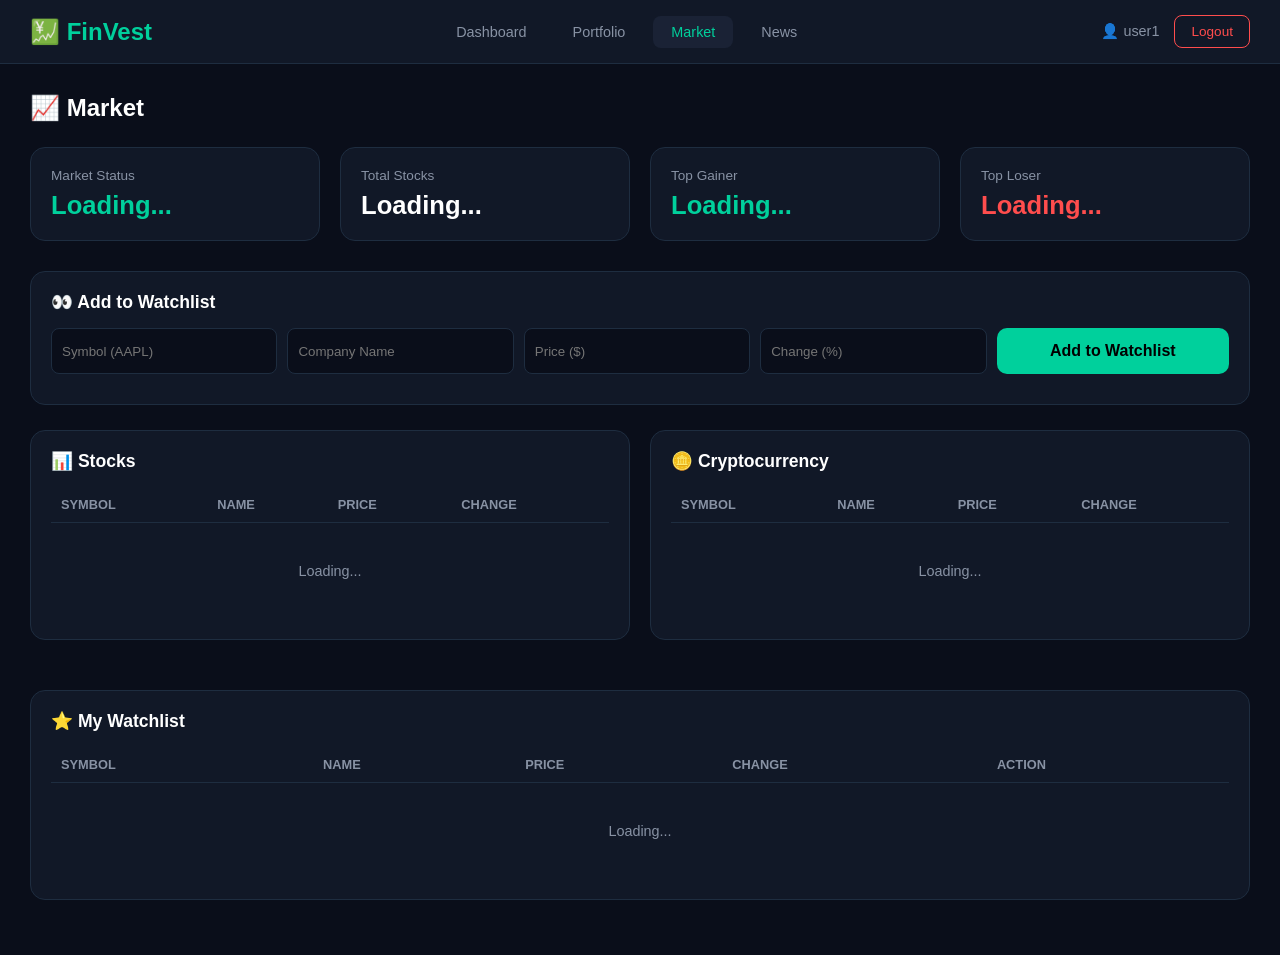
==== frontend/pages/market.html @ 20053dd6 "feat: add complete frontend with dashboard, portfolio, market and news pages" ====
<!DOCTYPE html>
<html lang="en">
<head>
    <meta charset="UTF-8">
    <meta name="viewport" content="width=device-width, initial-scale=1.0">
    <title>Market - FinVest</title>
    <link rel="stylesheet" href="../css/style.css">
</head>
<body>

    <!-- Navbar -->
    <nav class="navbar">
        <div class="navbar-logo">💹 FinVest</div>
        <div class="navbar-links">
            <a href="dashboard.html">Dashboard</a>
            <a href="portfolio.html">Portfolio</a>
            <a href="market.html" class="active">Market</a>
            <a href="news.html">News</a>
        </div>
        <div class="navbar-right">
            <span class="user-info">👤 <span id="username-display"></span></span>
            <button class="logout-btn" onclick="logout()">Logout</button>
        </div>
    </nav>

    <div class="main-content">
        <h1 class="page-title">📈 Market</h1>

        <!-- Market Summary Cards -->
        <div class="cards-grid">
            <div class="card">
                <div class="card-label">Market Status</div>
                <div class="card-value positive" id="market-status">Loading...</div>
            </div>
            <div class="card">
                <div class="card-label">Total Stocks</div>
                <div class="card-value" id="total-stocks">Loading...</div>
            </div>
            <div class="card">
                <div class="card-label">Top Gainer</div>
                <div class="card-value positive" id="top-gainer">Loading...</div>
            </div>
            <div class="card">
                <div class="card-label">Top Loser</div>
                <div class="card-value negative" id="top-loser">Loading...</div>
            </div>
        </div>

        <!-- Watchlist Add -->
        <div class="table-container" style="margin-bottom:25px;">
            <h2>👀 Add to Watchlist</h2>
            <div style="display:flex; gap:10px; margin-top:15px; flex-wrap:wrap;">
                <input type="text" id="watch-symbol" placeholder="Symbol (AAPL)" style="padding:10px; background:#0a0e1a; border:1px solid #1e2d40; border-radius:8px; color:#fff; flex:1;">
                <input type="text" id="watch-name" placeholder="Company Name" style="padding:10px; background:#0a0e1a; border:1px solid #1e2d40; border-radius:8px; color:#fff; flex:1;">
                <input type="number" id="watch-price" placeholder="Price ($)" style="padding:10px; background:#0a0e1a; border:1px solid #1e2d40; border-radius:8px; color:#fff; flex:1;">
                <input type="number" id="watch-change" placeholder="Change (%)" style="padding:10px; background:#0a0e1a; border:1px solid #1e2d40; border-radius:8px; color:#fff; flex:1;">
                <button class="btn-primary" style="flex:1;" onclick="addToWatchlist()">Add to Watchlist</button>
            </div>
            <p id="watch-msg" style="margin-top:10px; font-size:0.9rem;"></p>
        </div>

        <div class="section-grid">
            <!-- Stocks Table -->
            <div class="table-container">
                <h2>📊 Stocks</h2>
                <table>
                    <thead>
                        <tr>
                            <th>Symbol</th>
                            <th>Name</th>
                            <th>Price</th>
                            <th>Change</th>
                        </tr>
                    </thead>
                    <tbody id="stocks-table">
                        <tr><td colspan="4" class="loading">Loading...</td></tr>
                    </tbody>
                </table>
            </div>

            <!-- Crypto Table -->
            <div class="table-container">
                <h2>🪙 Cryptocurrency</h2>
                <table>
                    <thead>
                        <tr>
                            <th>Symbol</th>
                            <th>Name</th>
                            <th>Price</th>
                            <th>Change</th>
                        </tr>
                    </thead>
                    <tbody id="crypto-table">
                        <tr><td colspan="4" class="loading">Loading...</td></tr>
                    </tbody>
                </table>
            </div>
        </div>

        <!-- Watchlist -->
        <div class="table-container">
            <h2>⭐ My Watchlist</h2>
            <table>
                <thead>
                    <tr>
                        <th>Symbol</th>
                        <th>Name</th>
                        <th>Price</th>
                        <th>Change</th>
                        <th>Action</th>
                    </tr>
                </thead>
                <tbody id="watchlist-table">
                    <tr><td colspan="5" class="loading">Loading...</td></tr>
                </tbody>
            </table>
        </div>
    </div>

    <script>
        const username = localStorage.getItem('username') || 'user1';
        document.getElementById('username-display').textContent = username;

        async function loadMarketSummary() {
            try {
                const res = await fetch('http://127.0.0.1:8003/market/summary');
                const data = await res.json();
                document.getElementById('market-status').textContent = data.market_status;
                document.getElementById('total-stocks').textContent = data.total_stocks;
                document.getElementById('top-gainer').textContent = data.top_gainer;
                document.getElementById('top-loser').textContent = data.top_loser;
            } catch (err) {}
        }

        async function loadStocks() {
            try {
                const res = await fetch('http://127.0.0.1:8003/stocks');
                const data = await res.json();
                const tbody = document.getElementById('stocks-table');
                tbody.innerHTML = '';
                Object.entries(data.stocks).forEach(([symbol, stock]) => {
                    const isPos = stock.change >= 0;
                    tbody.innerHTML += `
                        <tr>
                            <td><strong>${symbol}</strong></td>
                            <td style="color:#8892a4">${stock.name}</td>
                            <td>$${stock.price.toLocaleString()}</td>
                            <td class="${isPos ? 'positive' : 'negative'}">${isPos ? '+' : ''}${stock.change}%</td>
                        </tr>`;
                });
            } catch (err) {}
        }

        async function loadCrypto() {
            try {
                const res = await fetch('http://127.0.0.1:8003/crypto');
                const data = await res.json();
                const tbody = document.getElementById('crypto-table');
                tbody.innerHTML = '';
                Object.entries(data.crypto).forEach(([symbol, coin]) => {
                    const isPos = coin.change >= 0;
                    tbody.innerHTML += `
                        <tr>
                            <td><strong>${symbol}</strong></td>
                            <td style="color:#8892a4">${coin.name}</td>
                            <td>$${coin.price.toLocaleString()}</td>
                            <td class="${isPos ? 'positive' : 'negative'}">${isPos ? '+' : ''}${coin.change}%</td>
                        </tr>`;
                });
            } catch (err) {}
        }

        async function loadWatchlist() {
            try {
                const res = await fetch(`http://127.0.0.1:8006/watchlist/${username}`);
                const data = await res.json();
                const tbody = document.getElementById('watchlist-table');
                tbody.innerHTML = '';
                if (data.watchlist.length === 0) {
                    tbody.innerHTML = '<tr><td colspan="5" class="loading">No items in watchlist</td></tr>';
                    return;
                }
                data.watchlist.forEach(item => {
                    const isPos = item.change >= 0;
                    tbody.innerHTML += `
                        <tr>
                            <td><strong>${item.symbol}</strong></td>
                            <td style="color:#8892a4">${item.name}</td>
                            <td>$${item.price.toLocaleString()}</td>
                            <td class="${isPos ? 'positive' : 'negative'}">${isPos ? '+' : ''}${item.change}%</td>
                            <td>
                                <button onclick="removeFromWatchlist('${item.symbol}')"
                                style="padding:5px 10px; background:transparent; border:1px solid #ff4d4d; color:#ff4d4d; border-radius:5px; cursor:pointer; font-size:0.8rem;">
                                Remove</button>
                            </td>
                        </tr>`;
                });
            } catch (err) {}
        }

        async function addToWatchlist() {
            const symbol = document.getElementById('watch-symbol').value;
            const name = document.getElementById('watch-name').value;
            const price = parseFloat(document.getElementById('watch-price').value);
            const change = parseFloat(document.getElementById('watch-change').value);
            const msg = document.getElementById('watch-msg');

            try {
                const res = await fetch('http://127.0.0.1:8006/watchlist/add', {
                    method: 'POST',
                    headers: { 'Content-Type': 'application/json' },
                    body: JSON.stringify({ username, symbol, name, price, change })
                });
                const data = await res.json();
                msg.style.color = data.success ? '#00d09c' : '#ff4d4d';
                msg.textContent = data.message;
                if (data.success) loadWatchlist();
            } catch (err) {
                msg.style.color = '#ff4d4d';
                msg.textContent = 'Error adding to watchlist!';
            }
        }

        async function removeFromWatchlist(symbol) {
            try {
                await fetch(`http://127.0.0.1:8006/watchlist/${username}/${symbol}`, { method: 'DELETE' });
                loadWatchlist();
            } catch (err) {}
        }

        function logout() {
            localStorage.removeItem('username');
            window.location.href = '../index.html';
        }

        loadMarketSummary();
        loadStocks();
        loadCrypto();
        loadWatchlist();
    </script>
</body>
</html>
---- frontend/css/style.css ----
/* ===== GLOBAL ===== */
* {
    margin: 0;
    padding: 0;
    box-sizing: border-box;
    font-family: 'Segoe UI', sans-serif;
}

:root {
    --primary: #00d09c;
    --primary-dark: #00a87e;
    --bg-dark: #0a0e1a;
    --bg-card: #111827;
    --bg-card2: #1a2235;
    --text-primary: #ffffff;
    --text-secondary: #8892a4;
    --red: #ff4d4d;
    --green: #00d09c;
    --border: #1e2d40;
}

body {
    background: var(--bg-dark);
    color: var(--text-primary);
    min-height: 100vh;
}

/* ===== AUTH PAGE ===== */
.auth-body {
    display: flex;
    justify-content: center;
    align-items: center;
    min-height: 100vh;
    background: linear-gradient(135deg, #0a0e1a 0%, #0d1f3c 100%);
}

.auth-container {
    background: var(--bg-card);
    border: 1px solid var(--border);
    border-radius: 20px;
    padding: 40px;
    width: 400px;
    box-shadow: 0 20px 60px rgba(0,0,0,0.5);
}

.auth-logo {
    text-align: center;
    margin-bottom: 30px;
}

.auth-logo h1 {
    font-size: 2rem;
    color: var(--primary);
}

.auth-logo p {
    color: var(--text-secondary);
    font-size: 0.9rem;
    margin-top: 5px;
}

.auth-tabs {
    display: flex;
    margin-bottom: 25px;
    background: var(--bg-dark);
    border-radius: 10px;
    padding: 5px;
}

.tab-btn {
    flex: 1;
    padding: 10px;
    border: none;
    background: transparent;
    color: var(--text-secondary);
    border-radius: 8px;
    cursor: pointer;
    font-size: 0.95rem;
    transition: all 0.3s;
}

.tab-btn.active {
    background: var(--primary);
    color: #000;
    font-weight: 600;
}

.auth-form {
    display: flex;
    flex-direction: column;
    gap: 15px;
}

.auth-form input {
    padding: 14px 16px;
    background: var(--bg-dark);
    border: 1px solid var(--border);
    border-radius: 10px;
    color: var(--text-primary);
    font-size: 0.95rem;
    outline: none;
    transition: border 0.3s;
}

.auth-form input:focus {
    border-color: var(--primary);
}

.btn-primary {
    padding: 14px;
    background: var(--primary);
    color: #000;
    border: none;
    border-radius: 10px;
    font-size: 1rem;
    font-weight: 600;
    cursor: pointer;
    transition: background 0.3s;
}

.btn-primary:hover {
    background: var(--primary-dark);
}

.auth-msg {
    text-align: center;
    font-size: 0.9rem;
    min-height: 20px;
}

/* ===== NAVBAR ===== */
.navbar {
    display: flex;
    justify-content: space-between;
    align-items: center;
    padding: 15px 30px;
    background: var(--bg-card);
    border-bottom: 1px solid var(--border);
    position: sticky;
    top: 0;
    z-index: 100;
}

.navbar-logo {
    font-size: 1.5rem;
    font-weight: 700;
    color: var(--primary);
}

.navbar-links {
    display: flex;
    gap: 10px;
}

.navbar-links a {
    padding: 8px 18px;
    color: var(--text-secondary);
    text-decoration: none;
    border-radius: 8px;
    transition: all 0.3s;
    font-size: 0.9rem;
}

.navbar-links a:hover, .navbar-links a.active {
    background: var(--bg-card2);
    color: var(--primary);
}

.navbar-right {
    display: flex;
    align-items: center;
    gap: 15px;
}

.notif-btn {
    background: var(--bg-card2);
    border: 1px solid var(--border);
    color: var(--text-primary);
    padding: 8px 12px;
    border-radius: 8px;
    cursor: pointer;
    font-size: 1rem;
    position: relative;
}

.notif-badge {
    position: absolute;
    top: -5px;
    right: -5px;
    background: var(--red);
    color: white;
    border-radius: 50%;
    width: 18px;
    height: 18px;
    font-size: 0.7rem;
    display: flex;
    align-items: center;
    justify-content: center;
}

.user-info {
    color: var(--text-secondary);
    font-size: 0.9rem;
}

.logout-btn {
    padding: 8px 16px;
    background: transparent;
    border: 1px solid var(--red);
    color: var(--red);
    border-radius: 8px;
    cursor: pointer;
    font-size: 0.85rem;
    transition: all 0.3s;
}

.logout-btn:hover {
    background: var(--red);
    color: white;
}

/* ===== MAIN LAYOUT ===== */
.main-content {
    padding: 30px;
    max-width: 1400px;
    margin: 0 auto;
}

.page-title {
    font-size: 1.5rem;
    font-weight: 700;
    margin-bottom: 25px;
    color: var(--text-primary);
}

/* ===== CARDS ===== */
.cards-grid {
    display: grid;
    grid-template-columns: repeat(auto-fit, minmax(220px, 1fr));
    gap: 20px;
    margin-bottom: 30px;
}

.card {
    background: var(--bg-card);
    border: 1px solid var(--border);
    border-radius: 15px;
    padding: 20px;
}

.card-label {
    color: var(--text-secondary);
    font-size: 0.85rem;
    margin-bottom: 8px;
}

.card-value {
    font-size: 1.6rem;
    font-weight: 700;
    color: var(--text-primary);
}

.card-change {
    font-size: 0.85rem;
    margin-top: 5px;
}

.positive { color: var(--green); }
.negative { color: var(--red); }

/* ===== TABLES ===== */
.table-container {
    background: var(--bg-card);
    border: 1px solid var(--border);
    border-radius: 15px;
    padding: 20px;
    margin-bottom: 25px;
    overflow-x: auto;
}

.table-container h2 {
    font-size: 1.1rem;
    margin-bottom: 15px;
    color: var(--text-primary);
}

table {
    width: 100%;
    border-collapse: collapse;
}

thead th {
    color: var(--text-secondary);
    font-size: 0.8rem;
    text-align: left;
    padding: 10px;
    border-bottom: 1px solid var(--border);
    text-transform: uppercase;
}

tbody td {
    padding: 12px 10px;
    font-size: 0.9rem;
    border-bottom: 1px solid var(--border);
}

tbody tr:last-child td {
    border-bottom: none;
}

tbody tr:hover {
    background: var(--bg-card2);
}

/* ===== NEWS CARDS ===== */
.news-grid {
    display: grid;
    grid-template-columns: repeat(auto-fit, minmax(300px, 1fr));
    gap: 20px;
}

.news-card {
    background: var(--bg-card);
    border: 1px solid var(--border);
    border-radius: 15px;
    padding: 20px;
    transition: transform 0.2s;
}

.news-card:hover {
    transform: translateY(-3px);
    border-color: var(--primary);
}

.news-category {
    display: inline-block;
    padding: 4px 10px;
    border-radius: 20px;
    font-size: 0.75rem;
    font-weight: 600;
    margin-bottom: 10px;
    background: var(--bg-card2);
    color: var(--primary);
}

.news-title {
    font-size: 1rem;
    font-weight: 600;
    margin-bottom: 8px;
    line-height: 1.4;
}

.news-summary {
    color: var(--text-secondary);
    font-size: 0.85rem;
    line-height: 1.5;
    margin-bottom: 12px;
}

.news-footer {
    display: flex;
    justify-content: space-between;
    align-items: center;
    font-size: 0.8rem;
    color: var(--text-secondary);
}

.news-sentiment {
    padding: 3px 10px;
    border-radius: 20px;
    font-size: 0.75rem;
    font-weight: 600;
}

.bullish {
    background: rgba(0, 208, 156, 0.15);
    color: var(--green);
}

.bearish {
    background: rgba(255, 77, 77, 0.15);
    color: var(--red);
}

/* ===== LOADING ===== */
.loading {
    text-align: center;
    color: var(--text-secondary);
    padding: 40px;
    font-size: 0.9rem;
}

/* ===== SECTION GRID ===== */
.section-grid {
    display: grid;
    grid-template-columns: 1fr 1fr;
    gap: 20px;
    margin-bottom: 25px;
}

@media (max-width: 768px) {
    .section-grid { grid-template-columns: 1fr; }
    .navbar-links { display: none; }
    .main-content { padding: 15px; }
}
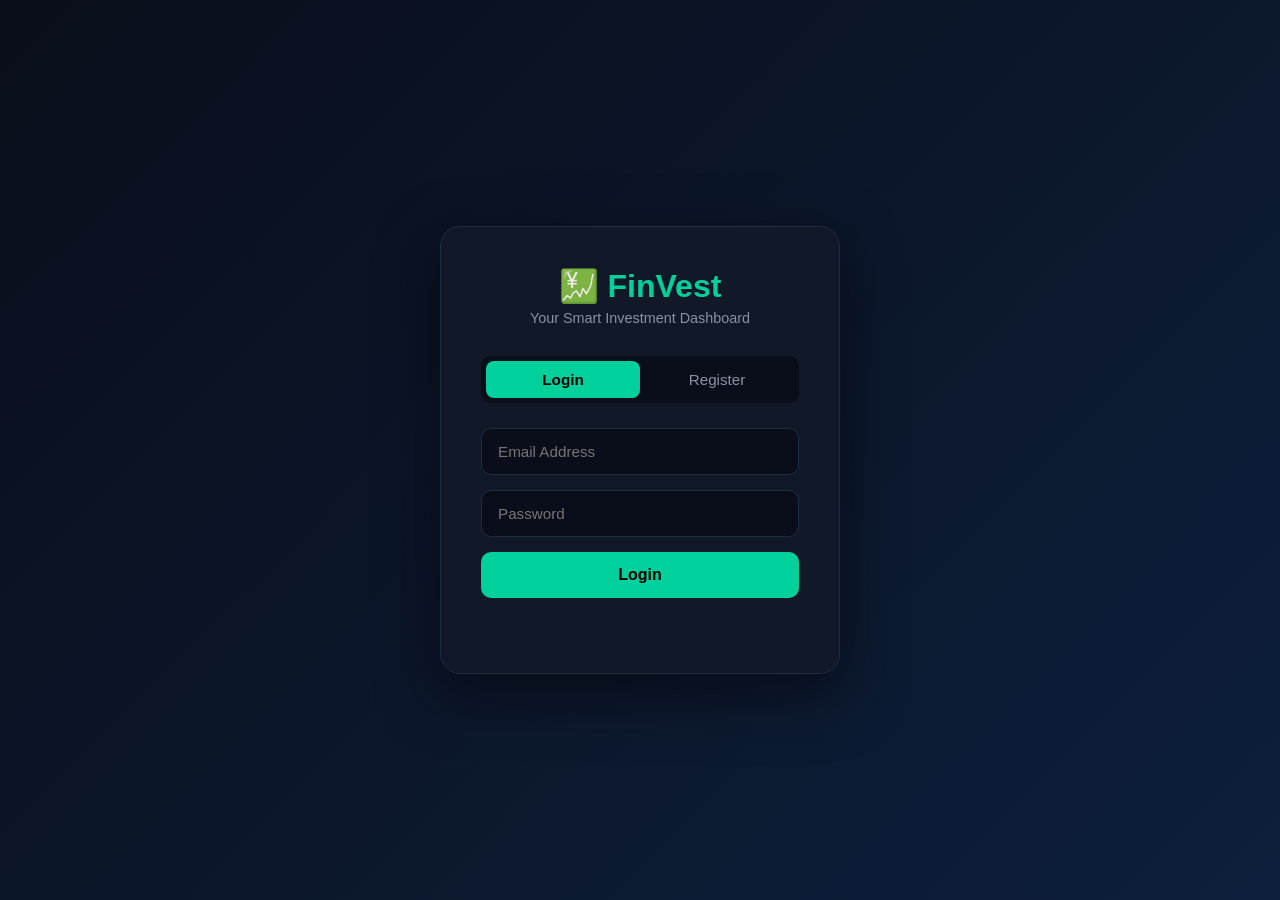
==== commit edc530f0: "Updated HTMLand backend files" ====
--- a/frontend/pages/market.html
+++ b/frontend/pages/market.html
@@ -8,7 +8,6 @@
 </head>
 <body>
 
-    <!-- Navbar -->
     <nav class="navbar">
         <div class="navbar-logo">💹 FinVest</div>
         <div class="navbar-links">
@@ -26,7 +25,6 @@
     <div class="main-content">
         <h1 class="page-title">📈 Market</h1>
 
-        <!-- Market Summary Cards -->
         <div class="cards-grid">
             <div class="card">
                 <div class="card-label">Market Status</div>
@@ -46,7 +44,6 @@
             </div>
         </div>
 
-        <!-- Watchlist Add -->
         <div class="table-container" style="margin-bottom:25px;">
             <h2>👀 Add to Watchlist</h2>
             <div style="display:flex; gap:10px; margin-top:15px; flex-wrap:wrap;">
@@ -60,7 +57,6 @@
         </div>
 
         <div class="section-grid">
-            <!-- Stocks Table -->
             <div class="table-container">
                 <h2>📊 Stocks</h2>
                 <table>
@@ -78,7 +74,6 @@
                 </table>
             </div>
 
-            <!-- Crypto Table -->
             <div class="table-container">
                 <h2>🪙 Cryptocurrency</h2>
                 <table>
@@ -97,7 +92,6 @@
             </div>
         </div>
 
-        <!-- Watchlist -->
         <div class="table-container">
             <h2>⭐ My Watchlist</h2>
             <table>
@@ -117,120 +111,92 @@
         </div>
     </div>
 
+    <script src="../js/app.js"></script>
     <script>
-        const username = localStorage.getItem('username') || 'user1';
-        document.getElementById('username-display').textContent = username;
+        checkLogin();
 
         async function loadMarketSummary() {
-            try {
-                const res = await fetch('http://127.0.0.1:8003/market/summary');
-                const data = await res.json();
-                document.getElementById('market-status').textContent = data.market_status;
-                document.getElementById('total-stocks').textContent = data.total_stocks;
-                document.getElementById('top-gainer').textContent = data.top_gainer;
-                document.getElementById('top-loser').textContent = data.top_loser;
-            } catch (err) {}
+            const data = await fetchData(`${API.market}/market/summary`);
+            if (!data) return;
+            document.getElementById('market-status').textContent = data.market_status;
+            document.getElementById('total-stocks').textContent = data.total_stocks;
+            document.getElementById('top-gainer').textContent = data.top_gainer;
+            document.getElementById('top-loser').textContent = data.top_loser;
         }
 
         async function loadStocks() {
-            try {
-                const res = await fetch('http://127.0.0.1:8003/stocks');
-                const data = await res.json();
-                const tbody = document.getElementById('stocks-table');
-                tbody.innerHTML = '';
-                Object.entries(data.stocks).forEach(([symbol, stock]) => {
-                    const isPos = stock.change >= 0;
-                    tbody.innerHTML += `
-                        <tr>
-                            <td><strong>${symbol}</strong></td>
-                            <td style="color:#8892a4">${stock.name}</td>
-                            <td>$${stock.price.toLocaleString()}</td>
-                            <td class="${isPos ? 'positive' : 'negative'}">${isPos ? '+' : ''}${stock.change}%</td>
-                        </tr>`;
-                });
-            } catch (err) {}
+            const data = await fetchData(`${API.market}/stocks`);
+            if (!data) return;
+            const tbody = document.getElementById('stocks-table');
+            tbody.innerHTML = '';
+            Object.entries(data.stocks).forEach(([symbol, stock]) => {
+                tbody.innerHTML += `
+                    <tr>
+                        <td><strong>${symbol}</strong></td>
+                        <td style="color:#8892a4">${stock.name}</td>
+                        <td>${formatMoney(stock.price)}</td>
+                        <td class="${getPLClass(stock.change)}">${getChangeText(stock.change)}</td>
+                    </tr>`;
+            });
         }
 
         async function loadCrypto() {
-            try {
-                const res = await fetch('http://127.0.0.1:8003/crypto');
-                const data = await res.json();
-                const tbody = document.getElementById('crypto-table');
-                tbody.innerHTML = '';
-                Object.entries(data.crypto).forEach(([symbol, coin]) => {
-                    const isPos = coin.change >= 0;
-                    tbody.innerHTML += `
-                        <tr>
-                            <td><strong>${symbol}</strong></td>
-                            <td style="color:#8892a4">${coin.name}</td>
-                            <td>$${coin.price.toLocaleString()}</td>
-                            <td class="${isPos ? 'positive' : 'negative'}">${isPos ? '+' : ''}${coin.change}%</td>
-                        </tr>`;
-                });
-            } catch (err) {}
+            const data = await fetchData(`${API.market}/crypto`);
+            if (!data) return;
+            const tbody = document.getElementById('crypto-table');
+            tbody.innerHTML = '';
+            Object.entries(data.crypto).forEach(([symbol, coin]) => {
+                tbody.innerHTML += `
+                    <tr>
+                        <td><strong>${symbol}</strong></td>
+                        <td style="color:#8892a4">${coin.name}</td>
+                        <td>${formatMoney(coin.price)}</td>
+                        <td class="${getPLClass(coin.change)}">${getChangeText(coin.change)}</td>
+                    </tr>`;
+            });
         }
 
         async function loadWatchlist() {
-            try {
-                const res = await fetch(`http://127.0.0.1:8006/watchlist/${username}`);
-                const data = await res.json();
-                const tbody = document.getElementById('watchlist-table');
-                tbody.innerHTML = '';
-                if (data.watchlist.length === 0) {
-                    tbody.innerHTML = '<tr><td colspan="5" class="loading">No items in watchlist</td></tr>';
-                    return;
-                }
-                data.watchlist.forEach(item => {
-                    const isPos = item.change >= 0;
-                    tbody.innerHTML += `
-                        <tr>
-                            <td><strong>${item.symbol}</strong></td>
-                            <td style="color:#8892a4">${item.name}</td>
-                            <td>$${item.price.toLocaleString()}</td>
-                            <td class="${isPos ? 'positive' : 'negative'}">${isPos ? '+' : ''}${item.change}%</td>
-                            <td>
-                                <button onclick="removeFromWatchlist('${item.symbol}')"
-                                style="padding:5px 10px; background:transparent; border:1px solid #ff4d4d; color:#ff4d4d; border-radius:5px; cursor:pointer; font-size:0.8rem;">
-                                Remove</button>
-                            </td>
-                        </tr>`;
-                });
-            } catch (err) {}
+            const data = await fetchData(`${API.watchlist}/watchlist/${getUsername()}`);
+            if (!data) return;
+            const tbody = document.getElementById('watchlist-table');
+            tbody.innerHTML = '';
+            if (data.watchlist.length === 0) {
+                tbody.innerHTML = '<tr><td colspan="5" class="loading">No items in watchlist</td></tr>';
+                return;
+            }
+            data.watchlist.forEach(item => {
+                tbody.innerHTML += `
+                    <tr>
+                        <td><strong>${item.symbol}</strong></td>
+                        <td style="color:#8892a4">${item.name}</td>
+                        <td>${formatMoney(item.price)}</td>
+                        <td class="${getPLClass(item.change)}">${getChangeText(item.change)}</td>
+                        <td>
+                            <button onclick="removeFromWatchlist('${item.symbol}')"
+                            style="padding:5px 10px; background:transparent; border:1px solid #ff4d4d; color:#ff4d4d; border-radius:5px; cursor:pointer; font-size:0.8rem;">
+                            Remove</button>
+                        </td>
+                    </tr>`;
+            });
         }
 
         async function addToWatchlist() {
-            const symbol = document.getElementById('watch-symbol').value;
-            const name = document.getElementById('watch-name').value;
-            const price = parseFloat(document.getElementById('watch-price').value);
-            const change = parseFloat(document.getElementById('watch-change').value);
-            const msg = document.getElementById('watch-msg');
-
-            try {
-                const res = await fetch('http://127.0.0.1:8006/watchlist/add', {
-                    method: 'POST',
-                    headers: { 'Content-Type': 'application/json' },
-                    body: JSON.stringify({ username, symbol, name, price, change })
-                });
-                const data = await res.json();
-                msg.style.color = data.success ? '#00d09c' : '#ff4d4d';
-                msg.textContent = data.message;
-                if (data.success) loadWatchlist();
-            } catch (err) {
-                msg.style.color = '#ff4d4d';
-                msg.textContent = 'Error adding to watchlist!';
-            }
+            const body = {
+                username: getUsername(),
+                symbol: document.getElementById('watch-symbol').value,
+                name: document.getElementById('watch-name').value,
+                price: parseFloat(document.getElementById('watch-price').value),
+                change: parseFloat(document.getElementById('watch-change').value)
+            };
+            const data = await postData(`${API.watchlist}/watchlist/add`, body);
+            showMessage('watch-msg', data.message, data.success);
+            if (data.success) loadWatchlist();
         }
 
         async function removeFromWatchlist(symbol) {
-            try {
-                await fetch(`http://127.0.0.1:8006/watchlist/${username}/${symbol}`, { method: 'DELETE' });
-                loadWatchlist();
-            } catch (err) {}
-        }
-
-        function logout() {
-            localStorage.removeItem('username');
-            window.location.href = '../index.html';
+            await deleteData(`${API.watchlist}/watchlist/${getUsername()}/${symbol}`);
+            loadWatchlist();
         }
 
         loadMarketSummary();
